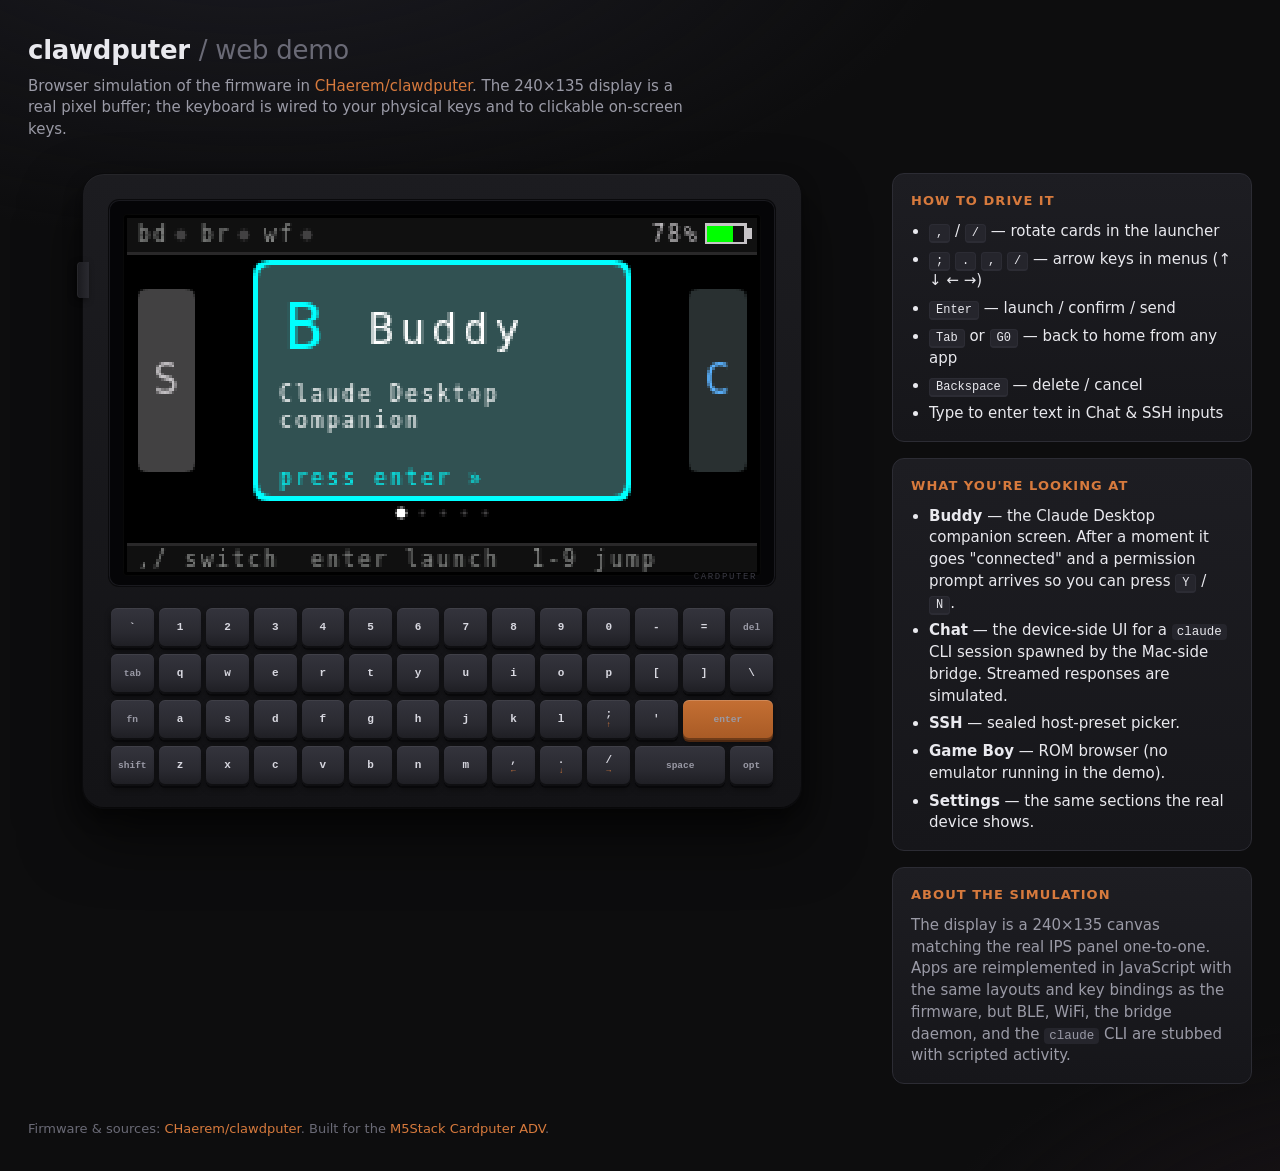
==== web/index.html @ 197bdb05 "Add web Cardputer simulator + GitHub Pages deploy Single-page demo at web/ that renders the 240×135 " ====
<!doctype html>
<html lang="en">
<head>
  <meta charset="utf-8" />
  <meta name="viewport" content="width=device-width, initial-scale=1, viewport-fit=cover" />
  <title>clawdputer — Cardputer demo</title>
  <meta name="description" content="Browser preview of the clawdputer firmware running on the M5Stack Cardputer." />
  <meta name="theme-color" content="#0f0f10" />
  <link rel="stylesheet" href="styles.css" />
</head>
<body>
  <header class="page-head">
    <h1>clawdputer <span class="muted">/ web demo</span></h1>
    <p class="subtitle">
      Browser simulation of the firmware in
      <a href="https://github.com/CHaerem/clawdputer">CHaerem/clawdputer</a>.
      The 240&times;135 display is a real pixel buffer; the keyboard is wired
      to your physical keys and to clickable on-screen keys.
    </p>
  </header>

  <main class="stage">
    <div class="device" id="device" role="application" aria-label="Cardputer simulator">
      <div class="device-shell">
        <div class="g0" id="g0btn" title="G0 side button — returns to home"></div>

        <div class="screen-bezel">
          <div class="screen-glass">
            <canvas id="screen" width="240" height="135" aria-label="Cardputer display"></canvas>
          </div>
          <div class="brand">CARDPUTER</div>
        </div>

        <div class="keyboard" id="keyboard" aria-label="On-screen keyboard"></div>
      </div>
    </div>

    <aside class="sidebar">
      <section class="card">
        <h2>How to drive it</h2>
        <ul>
          <li><kbd>,</kbd> / <kbd>/</kbd> &mdash; rotate cards in the launcher</li>
          <li><kbd>;</kbd> <kbd>.</kbd> <kbd>,</kbd> <kbd>/</kbd> &mdash; arrow keys in menus (↑ ↓ ← →)</li>
          <li><kbd>Enter</kbd> &mdash; launch / confirm / send</li>
          <li><kbd>Tab</kbd> or <kbd>G0</kbd> &mdash; back to home from any app</li>
          <li><kbd>Backspace</kbd> &mdash; delete / cancel</li>
          <li>Type to enter text in Chat &amp; SSH inputs</li>
        </ul>
      </section>

      <section class="card">
        <h2>What you're looking at</h2>
        <ul class="apps-list">
          <li><strong>Buddy</strong> &mdash; the Claude Desktop companion screen. After a moment it goes "connected" and a permission prompt arrives so you can press <kbd>Y</kbd> / <kbd>N</kbd>.</li>
          <li><strong>Chat</strong> &mdash; the device-side UI for a <code>claude</code> CLI session spawned by the Mac-side bridge. Streamed responses are simulated.</li>
          <li><strong>SSH</strong> &mdash; sealed host-preset picker.</li>
          <li><strong>Game Boy</strong> &mdash; ROM browser (no emulator running in the demo).</li>
          <li><strong>Settings</strong> &mdash; the same sections the real device shows.</li>
        </ul>
      </section>

      <section class="card subtle">
        <h2>About the simulation</h2>
        <p>
          The display is a 240&times;135 canvas matching the real IPS panel
          one-to-one. Apps are reimplemented in JavaScript with the same
          layouts and key bindings as the firmware, but BLE, WiFi, the bridge
          daemon, and the <code>claude</code> CLI are stubbed with scripted
          activity.
        </p>
      </section>
    </aside>
  </main>

  <footer class="page-foot">
    <p>
      Firmware &amp; sources: <a href="https://github.com/CHaerem/clawdputer">CHaerem/clawdputer</a>.
      Built for the <a href="https://docs.m5stack.com/en/core/Cardputer-Adv">M5Stack Cardputer ADV</a>.
    </p>
  </footer>

  <script src="app.js" type="module"></script>
</body>
</html>
---- web/styles.css ----
:root {
  --bg: #0d0d0e;
  --bg-soft: #16161a;
  --panel: #1d1d22;
  --panel-2: #25252c;
  --line: #2c2c34;
  --ink: #e9e9ee;
  --ink-dim: #9a9aa6;
  --ink-faint: #6a6a76;
  --accent: #d77a3d;       /* cardputer orange */
  --accent-soft: #6b3b1e;
  --key: #2a2a31;
  --key-top: #34343d;
  --key-shadow: #08080a;
  --key-text: #d8d8e0;
}

* { box-sizing: border-box; }

html, body {
  margin: 0;
  padding: 0;
  background:
    radial-gradient(1200px 600px at 20% -10%, #1b1b22 0%, transparent 60%),
    radial-gradient(900px 500px at 110% 110%, #1a1318 0%, transparent 55%),
    var(--bg);
  color: var(--ink);
  font: 15px/1.45 -apple-system, BlinkMacSystemFont, "Segoe UI", system-ui,
        Roboto, Helvetica, Arial, sans-serif;
  min-height: 100vh;
}

a { color: var(--accent); text-decoration: none; }
a:hover { text-decoration: underline; }

kbd {
  background: var(--panel-2);
  border: 1px solid var(--line);
  border-bottom-width: 2px;
  border-radius: 4px;
  padding: 1px 6px;
  font: 12px/1 ui-monospace, SFMono-Regular, Menlo, monospace;
  color: var(--ink);
}

code {
  font: 12.5px/1.4 ui-monospace, SFMono-Regular, Menlo, monospace;
  background: var(--panel-2);
  border-radius: 4px;
  padding: 1px 5px;
}

.page-head {
  max-width: 1280px;
  margin: 0 auto;
  padding: 32px 28px 8px;
}

.page-head h1 {
  margin: 0 0 6px;
  font-size: 26px;
  font-weight: 600;
  letter-spacing: -0.01em;
}
.page-head .muted { color: var(--ink-faint); font-weight: 400; }
.page-head .subtitle {
  margin: 0;
  color: var(--ink-dim);
  max-width: 70ch;
}

.stage {
  max-width: 1280px;
  margin: 0 auto;
  padding: 24px 28px;
  display: grid;
  grid-template-columns: minmax(0, 1fr) 360px;
  gap: 36px;
  align-items: start;
}

@media (max-width: 980px) {
  .stage { grid-template-columns: 1fr; }
  .sidebar { order: 2; }
}

/* ── device ──────────────────────────────────────────────────────────────── */

.device {
  display: flex;
  justify-content: center;
}

.device-shell {
  --scale: 1;
  position: relative;
  width: calc(720px * var(--scale));
  background:
    linear-gradient(180deg, #1c1c20 0%, #131316 100%);
  border-radius: 22px;
  padding: 26px 26px 22px;
  box-shadow:
    0 1px 0 rgba(255,255,255,0.04) inset,
    0 -1px 0 rgba(0,0,0,0.6) inset,
    0 30px 60px rgba(0,0,0,0.55),
    0 8px 18px rgba(0,0,0,0.4);
  border: 1px solid #0a0a0c;
}

@media (max-width: 760px) {
  .device-shell { --scale: 0.78; }
}
@media (max-width: 560px) {
  .device-shell { --scale: 0.6; }
}

.g0 {
  position: absolute;
  left: -6px;
  top: 88px;
  width: 12px;
  height: 36px;
  background: linear-gradient(90deg, #1a1a1e, #2a2a30);
  border-radius: 4px 0 0 4px;
  box-shadow:
    inset 1px 0 0 rgba(255,255,255,0.06),
    -2px 2px 6px rgba(0,0,0,0.5);
  cursor: pointer;
}
.g0:active { background: linear-gradient(90deg, #111114, #1c1c20); }

.screen-bezel {
  background: #050507;
  border-radius: 10px;
  padding: 14px 14px 10px;
  margin-bottom: 18px;
  box-shadow:
    0 0 0 1px #0a0a0c,
    inset 0 0 0 1px #1a1a1f;
  position: relative;
}

.screen-glass {
  background: #000;
  border-radius: 4px;
  overflow: hidden;
  padding: 4px;
  box-shadow:
    inset 0 0 14px rgba(0,0,0,0.9),
    inset 0 0 0 1px #111;
}

#screen {
  display: block;
  width: 100%;
  aspect-ratio: 240 / 135;
  height: auto;
  image-rendering: pixelated;
  image-rendering: crisp-edges;
  background: #000;
}

.brand {
  position: absolute;
  right: 18px;
  bottom: 4px;
  font: 9px/1 ui-monospace, monospace;
  letter-spacing: 0.18em;
  color: #3a3a44;
}

/* ── keyboard ────────────────────────────────────────────────────────────── */

.keyboard {
  display: grid;
  grid-template-rows: repeat(4, 1fr);
  gap: 6px;
  padding: 4px 2px 0;
}

.kbd-row {
  display: grid;
  grid-template-columns: repeat(14, 1fr);
  gap: 5px;
}

.key {
  position: relative;
  appearance: none;
  border: 0;
  background: linear-gradient(180deg, var(--key-top) 0%, var(--key) 60%, #1d1d22 100%);
  color: var(--key-text);
  border-radius: 6px;
  padding: 9px 0 11px;
  font: 600 11px/1 ui-monospace, SFMono-Regular, Menlo, monospace;
  text-align: center;
  cursor: pointer;
  box-shadow:
    0 1px 0 rgba(255,255,255,0.06) inset,
    0 -2px 0 rgba(0,0,0,0.5) inset,
    0 2px 0 var(--key-shadow),
    0 3px 6px rgba(0,0,0,0.45);
  user-select: none;
  -webkit-user-select: none;
  transition: transform 30ms ease, box-shadow 30ms ease;
}

.key:hover { color: #fff; }
.key:active, .key.is-pressed {
  transform: translateY(1px);
  box-shadow:
    0 1px 0 rgba(255,255,255,0.04) inset,
    0 -1px 0 rgba(0,0,0,0.5) inset,
    0 1px 0 var(--key-shadow),
    0 1px 3px rgba(0,0,0,0.5);
  background: linear-gradient(180deg, #28282e 0%, #1f1f25 100%);
}

.key.wide { grid-column: span 2; }
.key.accent {
  color: #fff;
  background: linear-gradient(180deg, #c46f33 0%, #a85a25 100%);
  box-shadow:
    0 1px 0 rgba(255,255,255,0.18) inset,
    0 -2px 0 rgba(0,0,0,0.35) inset,
    0 2px 0 #4d2811,
    0 3px 6px rgba(0,0,0,0.5);
}
.key.modifier { color: var(--ink-dim); font-size: 9.5px; }

.key .sub {
  display: block;
  font-size: 8px;
  color: var(--accent);
  margin-top: 1px;
}

/* ── sidebar ─────────────────────────────────────────────────────────────── */

.sidebar { display: grid; gap: 16px; }

.card {
  background: linear-gradient(180deg, var(--panel) 0%, var(--bg-soft) 100%);
  border: 1px solid var(--line);
  border-radius: 12px;
  padding: 18px 18px 16px;
}

.card h2 {
  margin: 0 0 10px;
  font-size: 13px;
  text-transform: uppercase;
  letter-spacing: 0.08em;
  color: var(--accent);
  font-weight: 600;
}

.card ul {
  margin: 0;
  padding-left: 18px;
}
.card li + li { margin-top: 6px; }
.card.subtle { color: var(--ink-dim); }
.card.subtle p { margin: 0; }

.apps-list strong { color: var(--ink); }

.page-foot {
  max-width: 1280px;
  margin: 0 auto;
  padding: 12px 28px 32px;
  color: var(--ink-faint);
  font-size: 13px;
}
.page-foot p { margin: 0; }
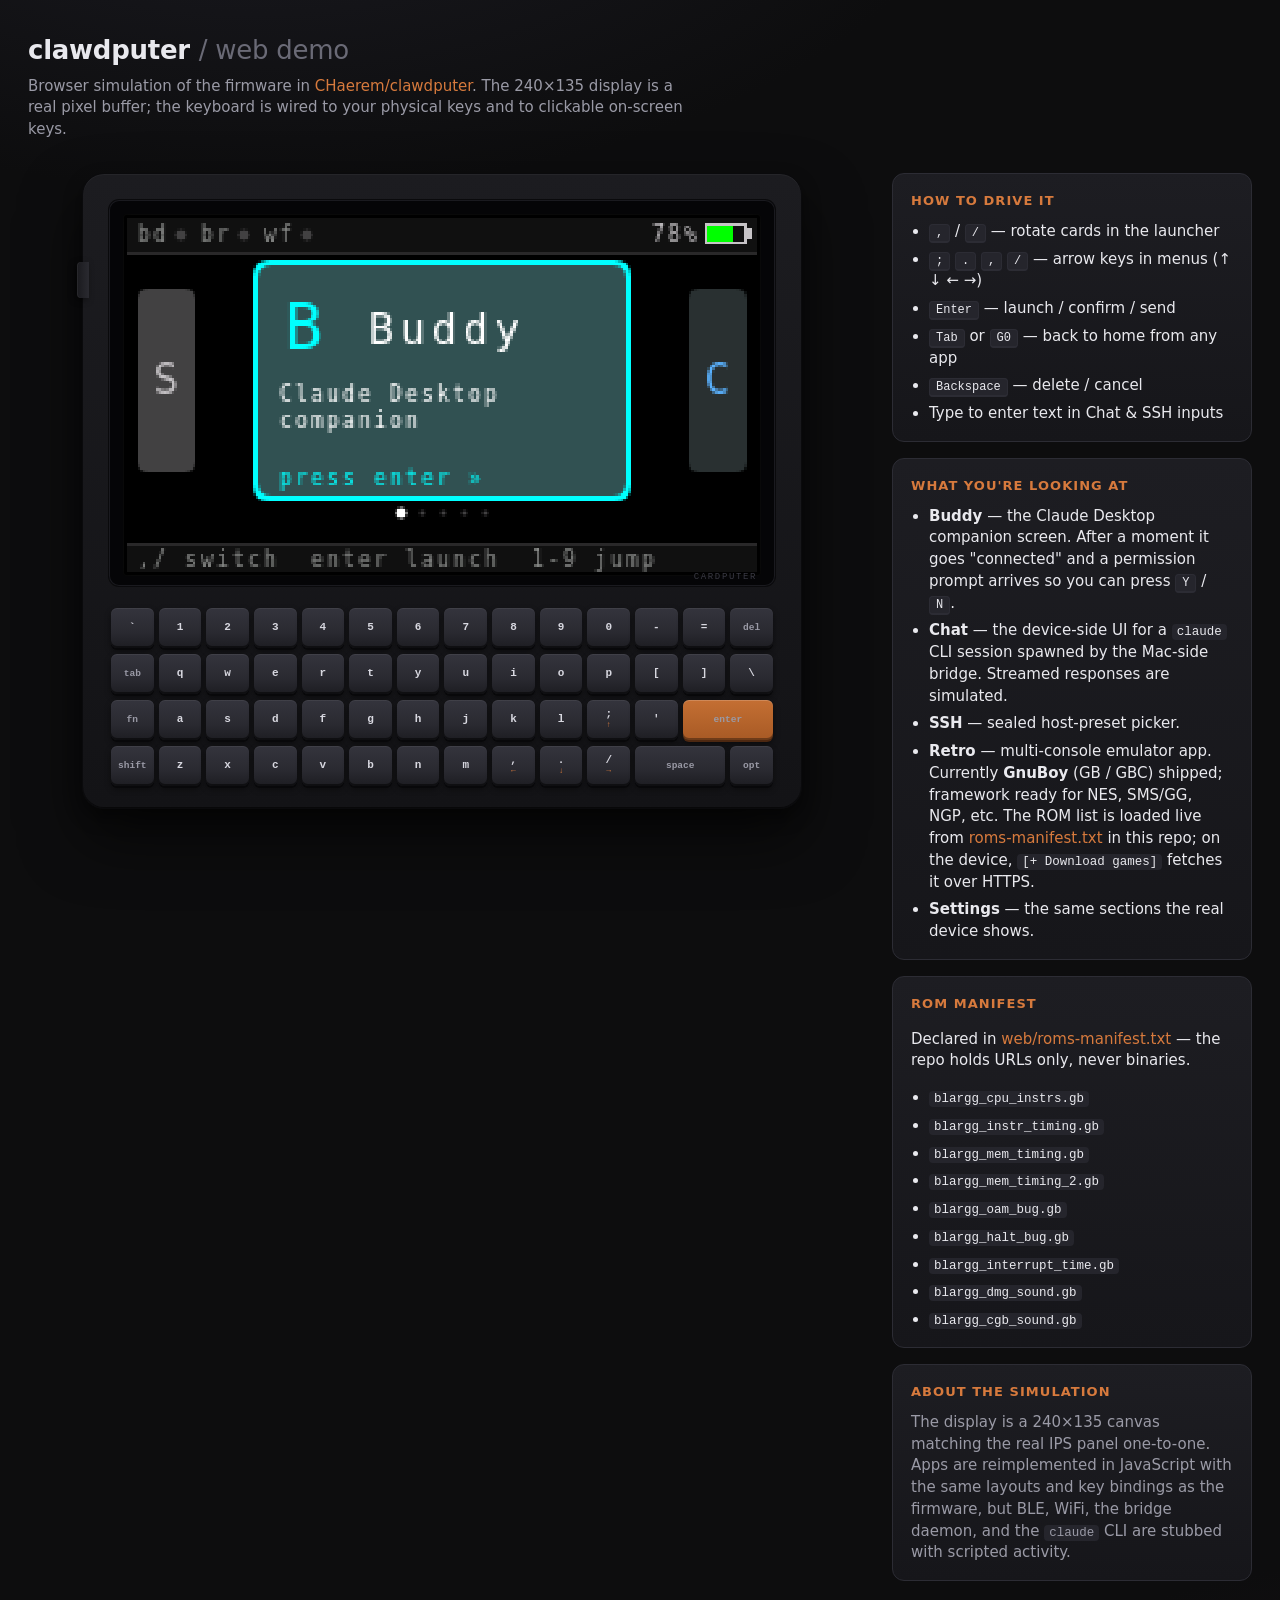
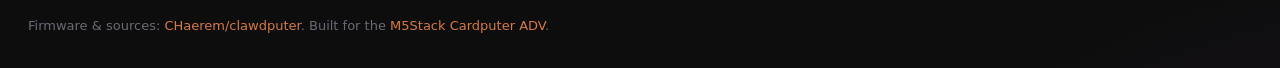
==== commit 8415d432: "Web preview: refresh for retro app + live manifest - Rename the simulator's gameboy app → retro. Upd" ====
--- a/web/index.html
+++ b/web/index.html
@@ -54,8 +54,16 @@
           <li><strong>Buddy</strong> &mdash; the Claude Desktop companion screen. After a moment it goes "connected" and a permission prompt arrives so you can press <kbd>Y</kbd> / <kbd>N</kbd>.</li>
           <li><strong>Chat</strong> &mdash; the device-side UI for a <code>claude</code> CLI session spawned by the Mac-side bridge. Streamed responses are simulated.</li>
           <li><strong>SSH</strong> &mdash; sealed host-preset picker.</li>
-          <li><strong>Game Boy</strong> &mdash; ROM browser (no emulator running in the demo).</li>
+          <li><strong>Retro</strong> &mdash; multi-console emulator app. Currently <strong>GnuBoy</strong> (GB / GBC) shipped; framework ready for NES, SMS/GG, NGP, etc. The ROM list is loaded live from <a href="roms-manifest.txt">roms-manifest.txt</a> in this repo; on the device, <code>[+ Download games]</code> fetches it over HTTPS.</li>
           <li><strong>Settings</strong> &mdash; the same sections the real device shows.</li>
+        </ul>
+      </section>
+
+      <section class="card">
+        <h2>ROM manifest</h2>
+        <p class="muted">Declared in <a href="roms-manifest.txt">web/roms-manifest.txt</a> &mdash; the repo holds URLs only, never binaries.</p>
+        <ul id="manifest-list" class="apps-list muted">
+          <li>loading…</li>
         </ul>
       </section>
 
@@ -80,5 +88,31 @@
   </footer>
 
   <script src="app.js" type="module"></script>
+  <script>
+    // Populate the "ROM manifest" sidebar card from roms-manifest.txt.
+    (async () => {
+      const target = document.getElementById('manifest-list');
+      if (!target) return;
+      try {
+        const res = await fetch('roms-manifest.txt', { cache: 'no-cache' });
+        if (!res.ok) throw new Error('http ' + res.status);
+        const text = await res.text();
+        const items = [];
+        for (const raw of text.split(/\r?\n/)) {
+          const line = raw.trim();
+          if (!line || line.startsWith('#')) continue;
+          const name = line.includes('|') ? line.split('|')[0].trim()
+                     : line.split('/').pop().split('?')[0];
+          if (!/\.(gb|gbc|nes|sms|gg|ngp|ngc)$/i.test(name)) continue;
+          items.push(name);
+        }
+        target.innerHTML = items.length
+          ? items.map(n => `<li><code>${n}</code></li>`).join('')
+          : '<li>(manifest empty)</li>';
+      } catch (err) {
+        target.innerHTML = '<li>(manifest fetch failed: ' + err.message + ')</li>';
+      }
+    })();
+  </script>
 </body>
 </html>
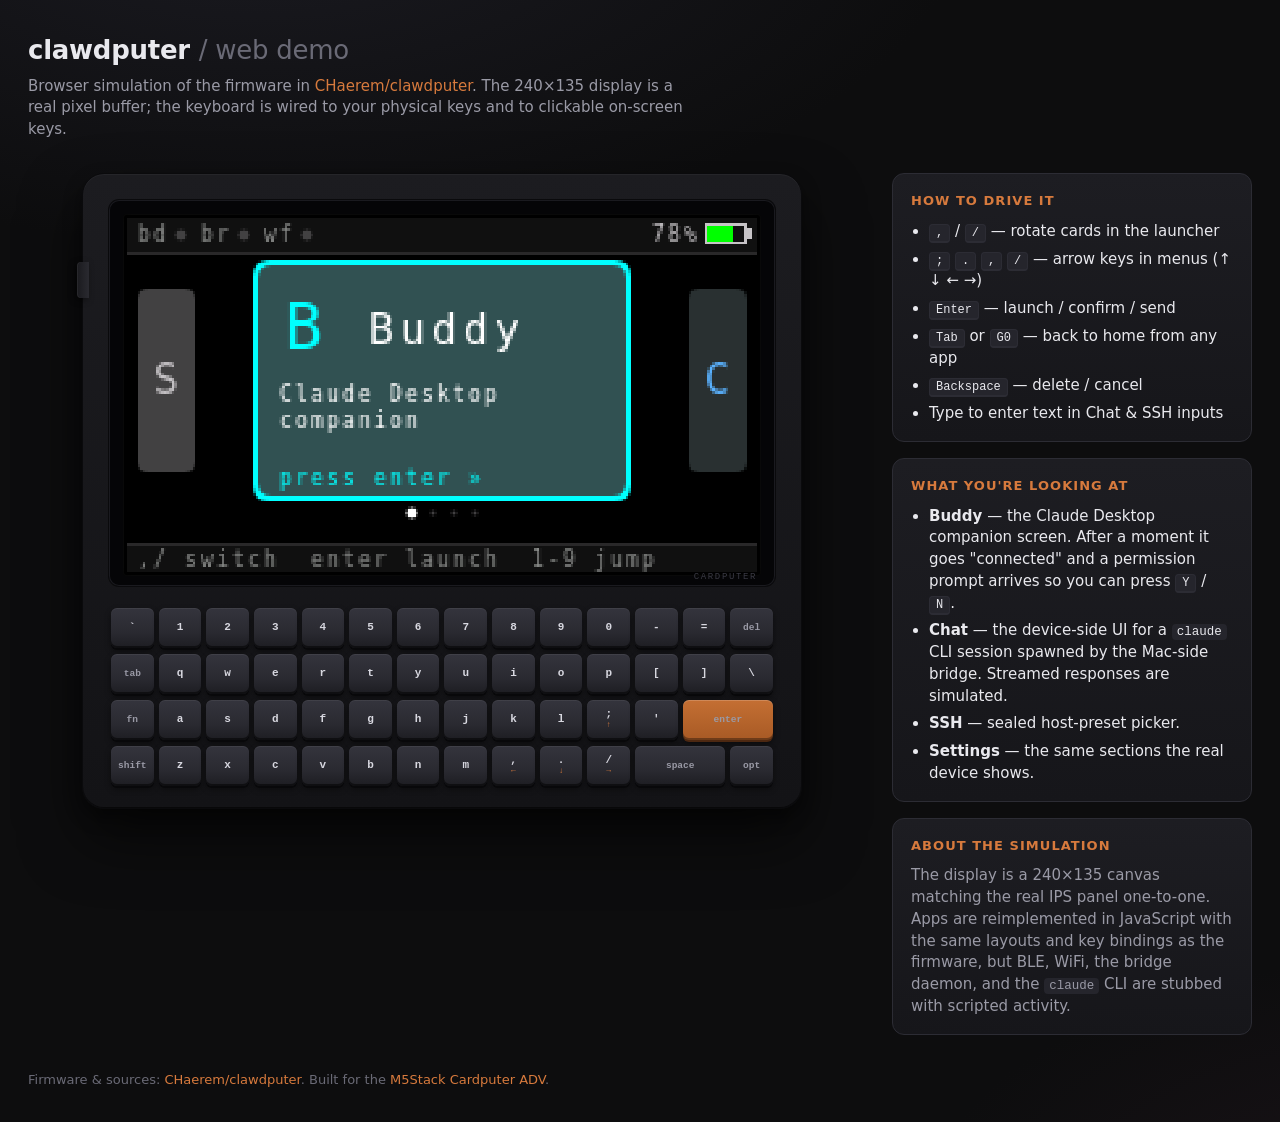
==== commit e146c502: "Drop emulator stack Removing the retro app + GnuBoy vendored core + manifest/host-sync machinery + w" ====
--- a/web/index.html
+++ b/web/index.html
@@ -54,16 +54,7 @@
           <li><strong>Buddy</strong> &mdash; the Claude Desktop companion screen. After a moment it goes "connected" and a permission prompt arrives so you can press <kbd>Y</kbd> / <kbd>N</kbd>.</li>
           <li><strong>Chat</strong> &mdash; the device-side UI for a <code>claude</code> CLI session spawned by the Mac-side bridge. Streamed responses are simulated.</li>
           <li><strong>SSH</strong> &mdash; sealed host-preset picker.</li>
-          <li><strong>Retro</strong> &mdash; multi-console emulator app. Currently <strong>GnuBoy</strong> (GB / GBC) shipped; framework ready for NES, SMS/GG, NGP, etc. The ROM list is loaded live from <a href="roms-manifest.txt">roms-manifest.txt</a> in this repo; on the device, <code>[+ Download games]</code> fetches it over HTTPS.</li>
           <li><strong>Settings</strong> &mdash; the same sections the real device shows.</li>
-        </ul>
-      </section>
-
-      <section class="card">
-        <h2>ROM manifest</h2>
-        <p class="muted">Declared in <a href="roms-manifest.txt">web/roms-manifest.txt</a> &mdash; the repo holds URLs only, never binaries.</p>
-        <ul id="manifest-list" class="apps-list muted">
-          <li>loading…</li>
         </ul>
       </section>
 
@@ -88,31 +79,5 @@
   </footer>
 
   <script src="app.js" type="module"></script>
-  <script>
-    // Populate the "ROM manifest" sidebar card from roms-manifest.txt.
-    (async () => {
-      const target = document.getElementById('manifest-list');
-      if (!target) return;
-      try {
-        const res = await fetch('roms-manifest.txt', { cache: 'no-cache' });
-        if (!res.ok) throw new Error('http ' + res.status);
-        const text = await res.text();
-        const items = [];
-        for (const raw of text.split(/\r?\n/)) {
-          const line = raw.trim();
-          if (!line || line.startsWith('#')) continue;
-          const name = line.includes('|') ? line.split('|')[0].trim()
-                     : line.split('/').pop().split('?')[0];
-          if (!/\.(gb|gbc|nes|sms|gg|ngp|ngc)$/i.test(name)) continue;
-          items.push(name);
-        }
-        target.innerHTML = items.length
-          ? items.map(n => `<li><code>${n}</code></li>`).join('')
-          : '<li>(manifest empty)</li>';
-      } catch (err) {
-        target.innerHTML = '<li>(manifest fetch failed: ' + err.message + ')</li>';
-      }
-    })();
-  </script>
 </body>
 </html>
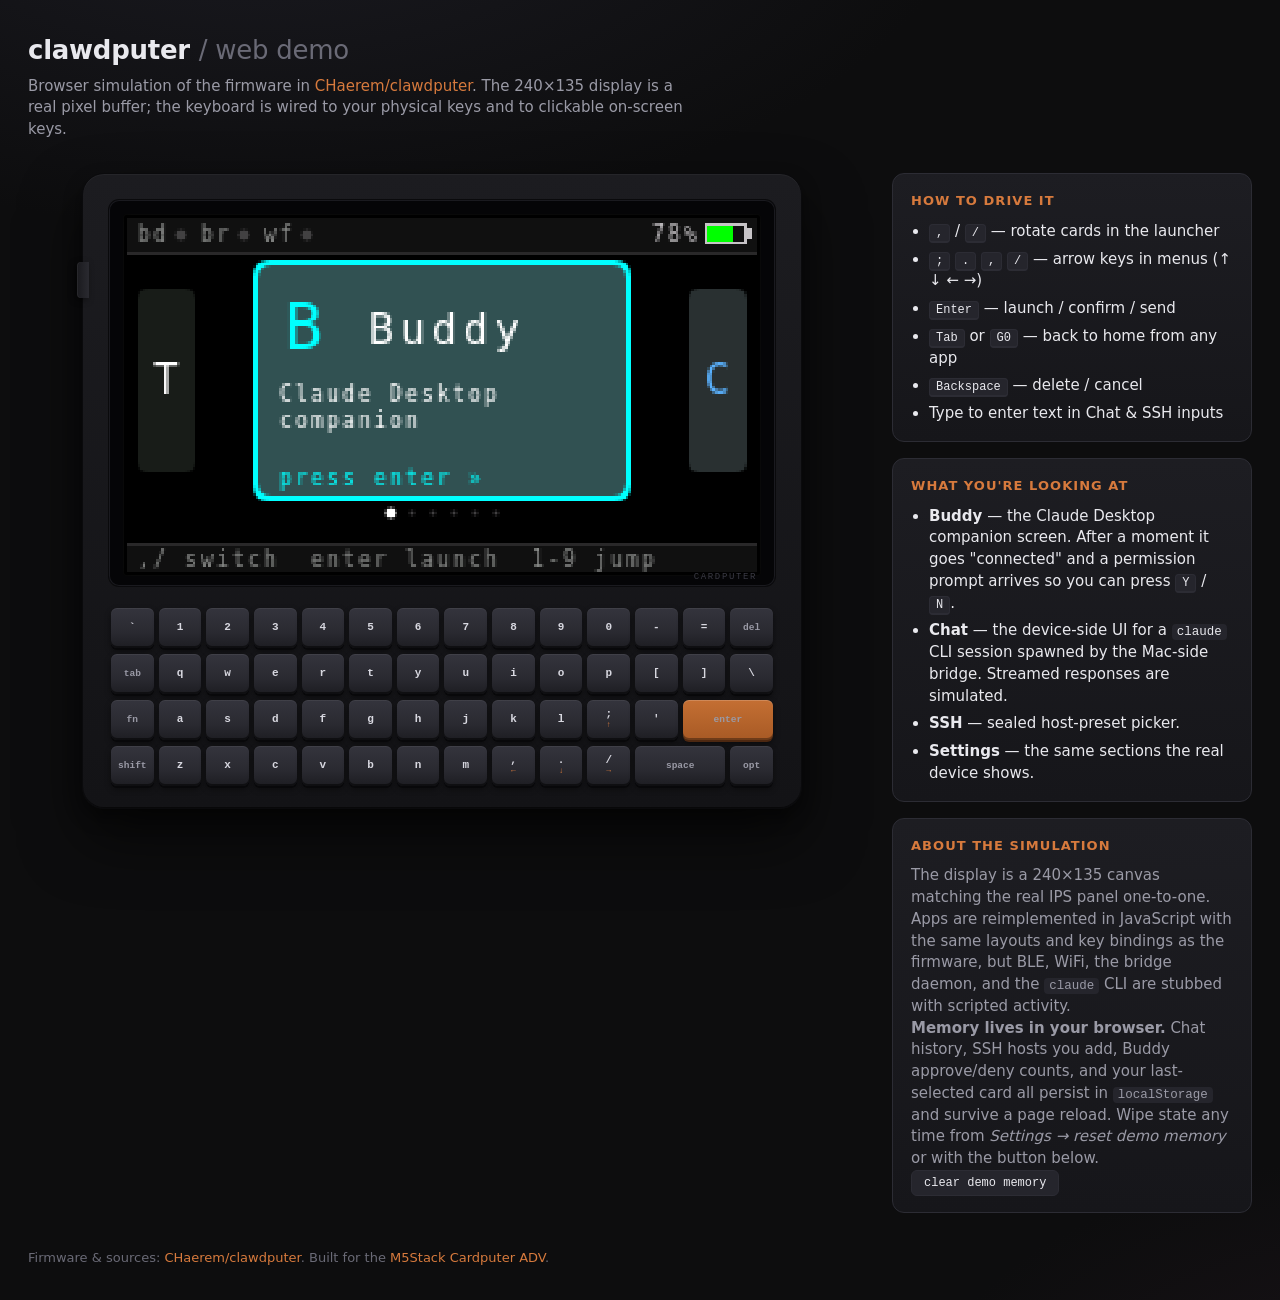
==== commit bae0c04f: "Web demo: fully interactive + persistent + firmware-driven catalog Make the browser demo at chaerem." ====
--- a/web/index.html
+++ b/web/index.html
@@ -67,6 +67,16 @@
           daemon, and the <code>claude</code> CLI are stubbed with scripted
           activity.
         </p>
+        <p>
+          <strong>Memory lives in your browser.</strong> Chat history, SSH
+          hosts you add, Buddy approve/deny counts, and your last-selected
+          card all persist in <code>localStorage</code> and survive a page
+          reload. Wipe state any time from
+          <em>Settings &rarr; reset demo memory</em> or with the button below.
+        </p>
+        <p>
+          <button id="reset-memory" type="button" class="reset-btn">clear demo memory</button>
+        </p>
       </section>
     </aside>
   </main>
--- a/web/styles.css
+++ b/web/styles.css
@@ -265,6 +265,23 @@
 
 .apps-list strong { color: var(--ink); }
 
+.reset-btn {
+  appearance: none;
+  border: 1px solid var(--line);
+  background: var(--panel-2);
+  color: var(--ink);
+  border-radius: 6px;
+  padding: 6px 12px;
+  font: 12px/1 ui-monospace, SFMono-Regular, Menlo, monospace;
+  cursor: pointer;
+  transition: background 100ms ease, border-color 100ms ease;
+}
+.reset-btn:hover {
+  background: var(--accent-soft);
+  border-color: var(--accent);
+  color: #fff;
+}
+
 .page-foot {
   max-width: 1280px;
   margin: 0 auto;
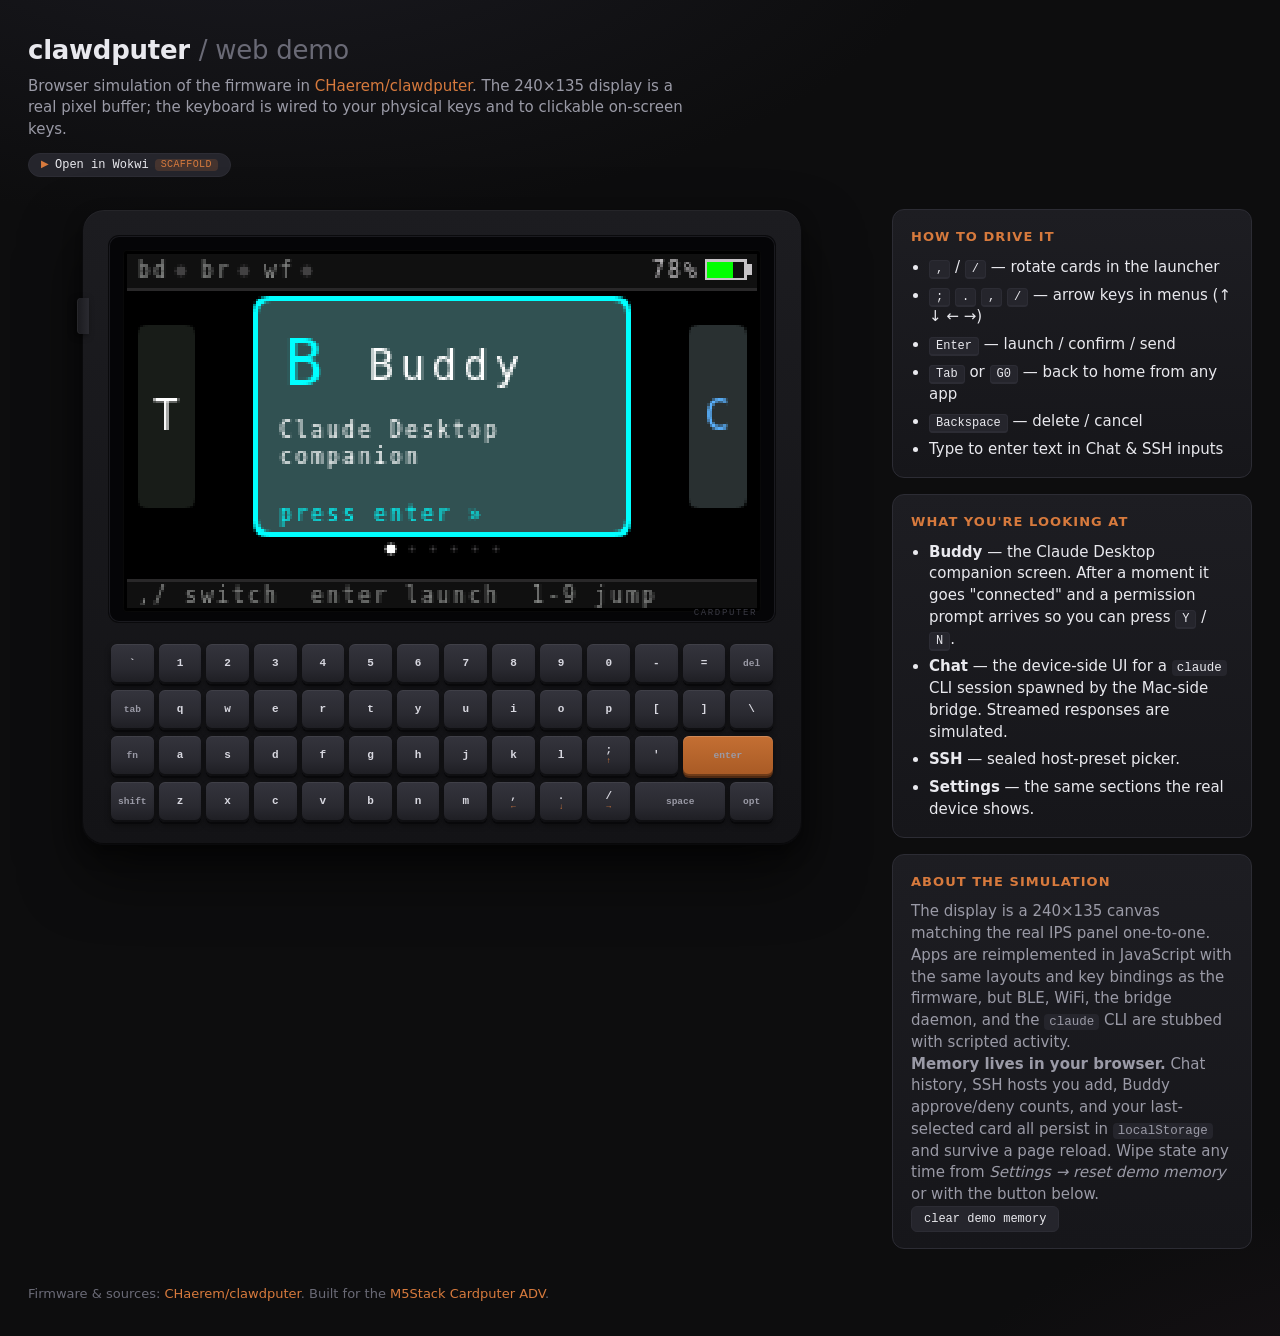
==== commit b677c376: "Add 'Open in Wokwi' badge (scaffold) Links to wokwi.com/github/CHaerem/clawdputer so the entry point" ====
--- a/web/index.html
+++ b/web/index.html
@@ -16,6 +16,15 @@
       <a href="https://github.com/CHaerem/clawdputer">CHaerem/clawdputer</a>.
       The 240&times;135 display is a real pixel buffer; the keyboard is wired
       to your physical keys and to clickable on-screen keys.
+    </p>
+    <p class="badges">
+      <a class="badge wokwi"
+         href="https://wokwi.com/github/CHaerem/clawdputer"
+         title="Opens the actual firmware in Wokwi's ESP32-S3 simulator. Currently scaffolding — see CLAUDE.md → Wokwi simulator for the path to a working boot.">
+        <span class="badge-icon">▶</span>
+        Open in Wokwi
+        <span class="badge-tag">scaffold</span>
+      </a>
     </p>
   </header>
 
--- a/web/styles.css
+++ b/web/styles.css
@@ -64,9 +64,46 @@
 }
 .page-head .muted { color: var(--ink-faint); font-weight: 400; }
 .page-head .subtitle {
-  margin: 0;
+  margin: 0 0 12px;
   color: var(--ink-dim);
   max-width: 70ch;
+}
+
+.page-head .badges {
+  margin: 0;
+  display: flex;
+  gap: 8px;
+  flex-wrap: wrap;
+}
+
+.badge {
+  display: inline-flex;
+  align-items: center;
+  gap: 6px;
+  padding: 5px 12px;
+  background: var(--panel-2);
+  border: 1px solid var(--line);
+  border-radius: 999px;
+  color: var(--ink);
+  font: 12px/1 ui-monospace, SFMono-Regular, Menlo, monospace;
+  text-decoration: none;
+  transition: background 100ms ease, border-color 100ms ease;
+}
+.badge:hover {
+  background: var(--accent-soft);
+  border-color: var(--accent);
+  color: #fff;
+  text-decoration: none;
+}
+.badge .badge-icon { color: var(--accent); font-size: 10px; }
+.badge .badge-tag {
+  background: rgba(215, 122, 61, 0.18);
+  color: var(--accent);
+  border-radius: 4px;
+  padding: 1px 6px;
+  font-size: 10px;
+  text-transform: uppercase;
+  letter-spacing: 0.04em;
 }
 
 .stage {
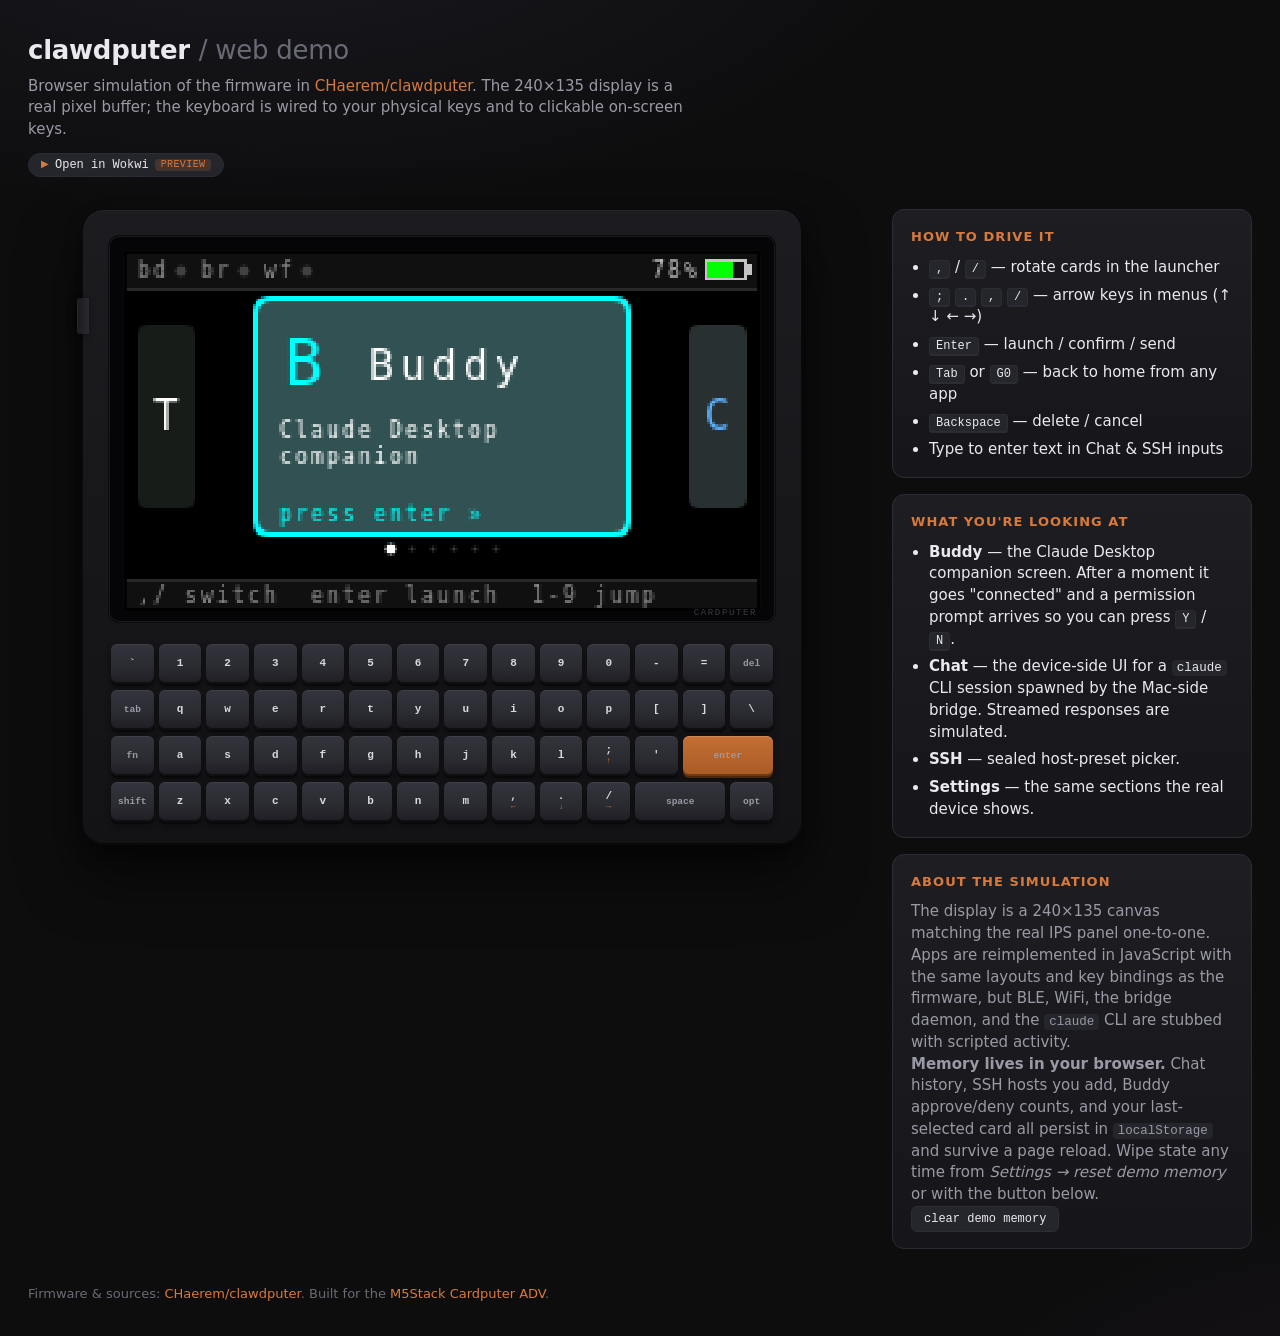
==== commit e2237b9b: "Wire up the real Cardputer pinout for the Wokwi simulator Replace the generic ESP32-S3 devkit diagra" ====
--- a/web/index.html
+++ b/web/index.html
@@ -19,11 +19,11 @@
     </p>
     <p class="badges">
       <a class="badge wokwi"
-         href="https://wokwi.com/github/CHaerem/clawdputer"
-         title="Opens the actual firmware in Wokwi's ESP32-S3 simulator. Currently scaffolding — see CLAUDE.md → Wokwi simulator for the path to a working boot.">
+         href="https://wokwi.com/github/CHaerem/clawdputer/tree/wokwi-firmware"
+         title="Opens the latest main-branch firmware running in Wokwi's ESP32-S3 simulator. The wokwi-firmware orphan branch is force-pushed by CI after every firmware build (see .github/workflows/wokwi-publish.yml).">
         <span class="badge-icon">▶</span>
         Open in Wokwi
-        <span class="badge-tag">scaffold</span>
+        <span class="badge-tag">preview</span>
       </a>
     </p>
   </header>
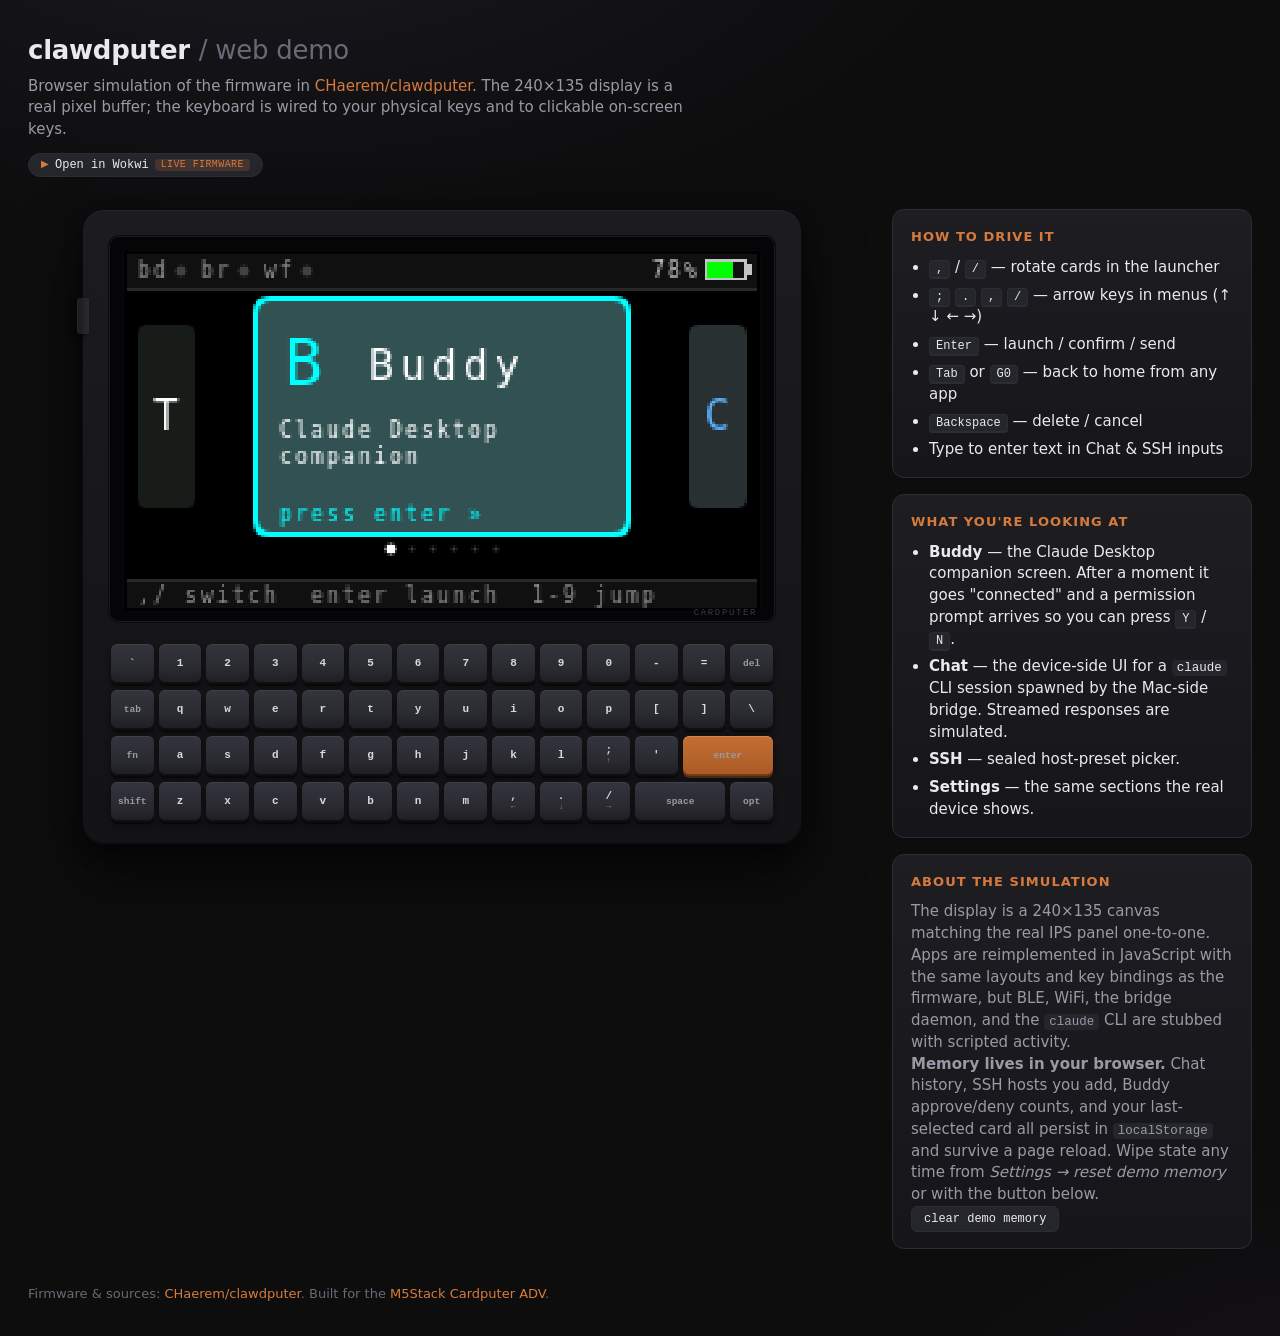
==== commit 5b672690: "Wokwi: per-PR firmware previews + regression smoke test New wokwi-pr-publish workflow force-pushes e" ====
--- a/web/index.html
+++ b/web/index.html
@@ -20,10 +20,10 @@
     <p class="badges">
       <a class="badge wokwi"
          href="https://wokwi.com/github/CHaerem/clawdputer/tree/wokwi-firmware"
-         title="Opens the latest main-branch firmware running in Wokwi's ESP32-S3 simulator. The wokwi-firmware orphan branch is force-pushed by CI after every firmware build (see .github/workflows/wokwi-publish.yml).">
+         title="Boots the latest main firmware in Wokwi's ESP32-S3 simulator with the real Cardputer pinout (display SPI on GPIO 33–38, matrix keyboard on GPIO 8/9/11 + 3/4/5/6/7/13/15). The wokwi-firmware orphan branch is force-pushed after every main build; open PRs get their own wokwi-firmware-pr-N branch with a link posted to the PR.">
         <span class="badge-icon">▶</span>
         Open in Wokwi
-        <span class="badge-tag">preview</span>
+        <span class="badge-tag">live firmware</span>
       </a>
     </p>
   </header>
